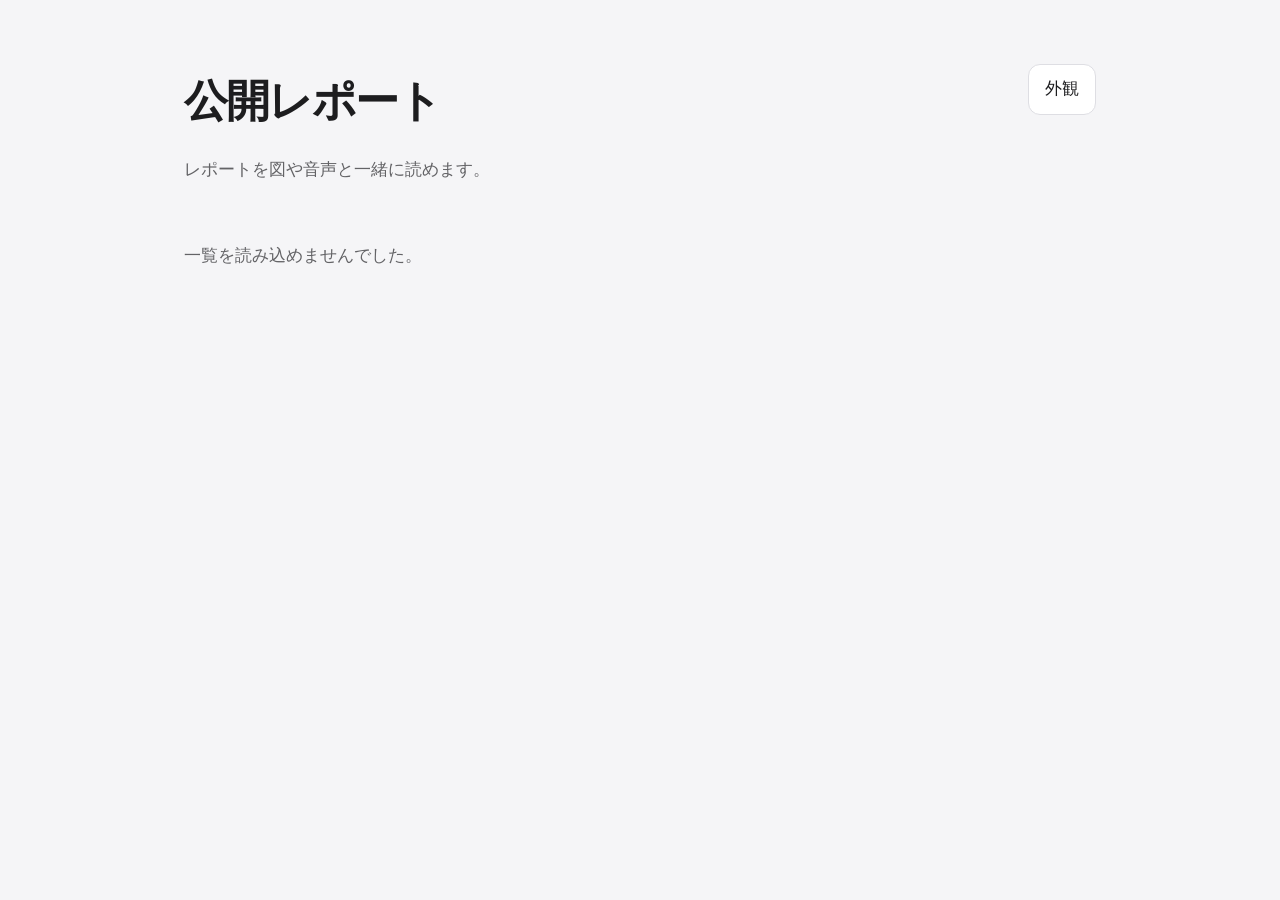
==== index.html @ f73679e4 "Initialize static report hosting from main branch Prompt-Summary: Set up a static site for explicitl" ====
<!doctype html>
<html lang="ja"><head><meta charset="utf-8"><meta name="viewport" content="width=device-width,initial-scale=1"><title>公開レポート</title><style>
:root{color-scheme:light;--bg:#f5f5f7;--surface:#fff;--ink:#1d1d1f;--muted:#636366;--line:#dedee3;--accent:#0066cc}html[data-theme=dark]{color-scheme:dark;--bg:#111113;--surface:#1c1c1e;--ink:#f5f5f7;--muted:#aaaab2;--line:#38383a;--accent:#64b5ff}*{box-sizing:border-box}body{margin:0;background:var(--bg);color:var(--ink);font:17px/1.7 -apple-system,BlinkMacSystemFont,"Hiragino Sans",sans-serif}main{max-width:960px;margin:auto;padding:64px 24px}header{display:flex;align-items:start;gap:24px}h1{font-size:clamp(30px,6vw,44px);letter-spacing:-.04em;margin:0}header>div{flex:1}p{color:var(--muted)}button{flex:none;padding:10px 16px;border:1px solid var(--line);border-radius:12px;background:var(--surface);color:var(--ink);font:inherit;cursor:pointer}ul{list-style:none;padding:0;margin:40px 0}li{border-top:1px solid var(--line);padding:24px 0}a{color:var(--accent);font-size:21px;text-decoration:none}a:hover{text-decoration:underline}time{display:block;color:var(--muted);font-size:13px;margin-top:8px}:focus-visible{outline:3px solid var(--accent);outline-offset:4px}@media(max-width:480px){main{padding:32px 20px}header{gap:12px}button{font-size:13px;padding:8px}}
</style></head><body><main><header><div><h1>公開レポート</h1><p>レポートを図や音声と一緒に読めます。</p></div><button type="button" id="theme" aria-label="外観を切り替える">外観</button></header><ul id="reports" aria-label="レポート一覧"></ul><p id="status" role="status">レポートを読み込んでいます…</p></main><script>
const root=document.documentElement;function theme(value){root.dataset.theme=value;try{localStorage.setItem('public-reports-theme',value)}catch{}}let saved;try{saved=localStorage.getItem('public-reports-theme')}catch{}theme(saved|| (matchMedia('(prefers-color-scheme:dark)').matches?'dark':'light'));document.querySelector('#theme').onclick=()=>theme(root.dataset.theme==='dark'?'light':'dark');fetch('reports.json').then(r=>{if(!r.ok)throw Error();return r.json()}).then(items=>{const list=document.querySelector('#reports');for(const item of [...items].reverse()){const li=document.createElement('li'),link=document.createElement('a'),date=document.createElement('time');link.href='reports/'+encodeURIComponent(item.slug)+'/';link.textContent=item.title;date.dateTime=item.published_at;date.textContent=new Date(item.published_at).toLocaleDateString('ja-JP');li.append(link,date);list.append(li)}document.querySelector('#status').textContent=items.length?'':'公開済みのレポートはまだありません。'}).catch(()=>document.querySelector('#status').textContent='一覧を読み込めませんでした。');
</script></body></html>
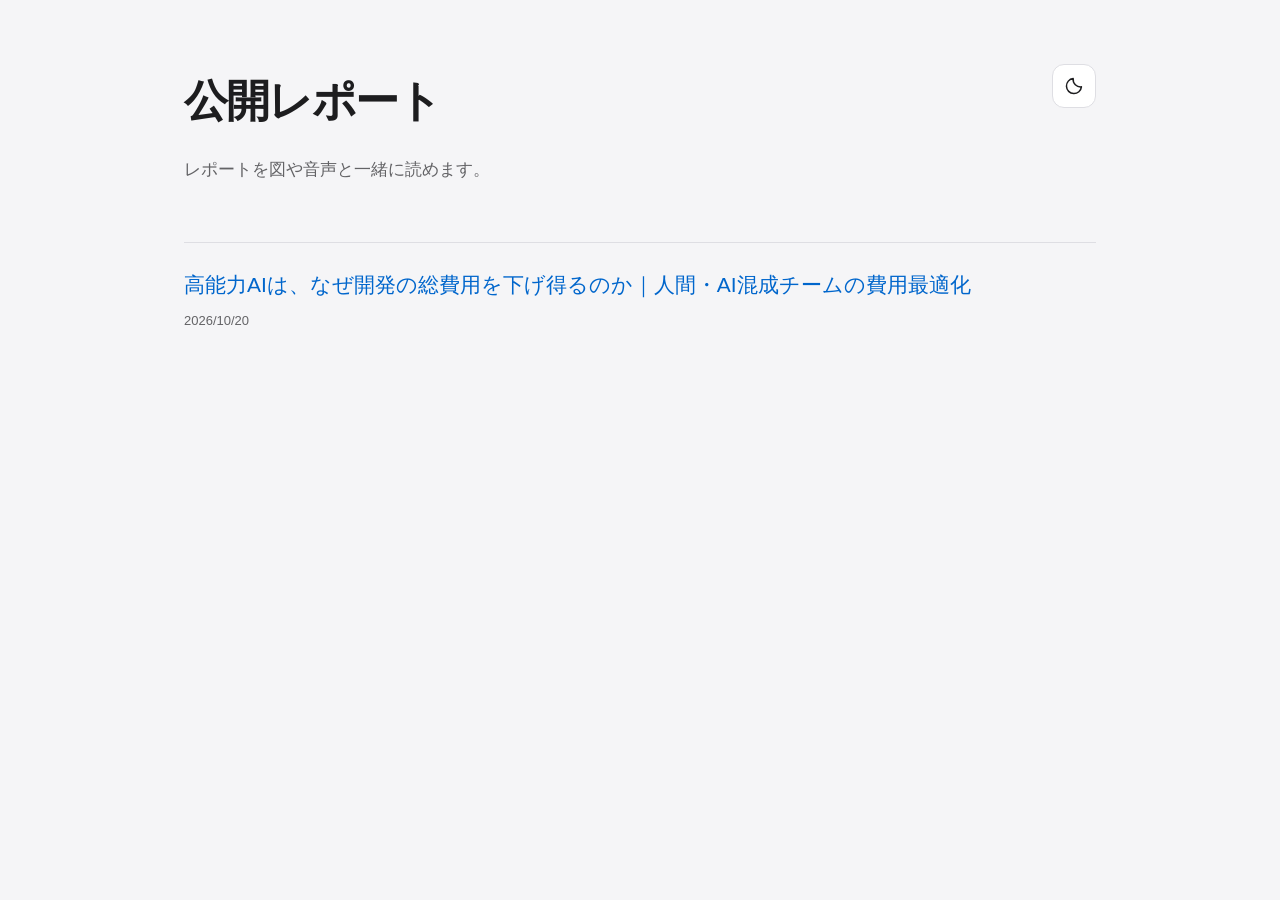
==== commit dd6cae19: "Use an icon for the public report theme toggle Prompt-Summary: Polish compact theme controls Prompt-" ====
--- a/index.html
+++ b/index.html
@@ -1,6 +1,6 @@
 <!doctype html>
 <html lang="ja"><head><meta charset="utf-8"><meta name="viewport" content="width=device-width,initial-scale=1"><title>公開レポート</title><style>
-:root{color-scheme:light;--bg:#f5f5f7;--surface:#fff;--ink:#1d1d1f;--muted:#636366;--line:#dedee3;--accent:#0066cc}html[data-theme=dark]{color-scheme:dark;--bg:#111113;--surface:#1c1c1e;--ink:#f5f5f7;--muted:#aaaab2;--line:#38383a;--accent:#64b5ff}*{box-sizing:border-box}body{margin:0;background:var(--bg);color:var(--ink);font:17px/1.7 -apple-system,BlinkMacSystemFont,"Hiragino Sans",sans-serif}main{max-width:960px;margin:auto;padding:64px 24px}header{display:flex;align-items:start;gap:24px}h1{font-size:clamp(30px,6vw,44px);letter-spacing:-.04em;margin:0}header>div{flex:1}p{color:var(--muted)}button{flex:none;padding:10px 16px;border:1px solid var(--line);border-radius:12px;background:var(--surface);color:var(--ink);font:inherit;cursor:pointer}ul{list-style:none;padding:0;margin:40px 0}li{border-top:1px solid var(--line);padding:24px 0}a{color:var(--accent);font-size:21px;text-decoration:none}a:hover{text-decoration:underline}time{display:block;color:var(--muted);font-size:13px;margin-top:8px}:focus-visible{outline:3px solid var(--accent);outline-offset:4px}@media(max-width:480px){main{padding:32px 20px}header{gap:12px}button{font-size:13px;padding:8px}}
-</style></head><body><main><header><div><h1>公開レポート</h1><p>レポートを図や音声と一緒に読めます。</p></div><button type="button" id="theme" aria-label="外観を切り替える">外観</button></header><ul id="reports" aria-label="レポート一覧"></ul><p id="status" role="status">レポートを読み込んでいます…</p></main><script>
-const root=document.documentElement;function theme(value){root.dataset.theme=value;try{localStorage.setItem('public-reports-theme',value)}catch{}}let saved;try{saved=localStorage.getItem('public-reports-theme')}catch{}theme(saved|| (matchMedia('(prefers-color-scheme:dark)').matches?'dark':'light'));document.querySelector('#theme').onclick=()=>theme(root.dataset.theme==='dark'?'light':'dark');fetch('reports.json').then(r=>{if(!r.ok)throw Error();return r.json()}).then(items=>{const list=document.querySelector('#reports');for(const item of [...items].reverse()){const li=document.createElement('li'),link=document.createElement('a'),date=document.createElement('time');link.href='reports/'+encodeURIComponent(item.slug)+'/';link.textContent=item.title;date.dateTime=item.published_at;date.textContent=new Date(item.published_at).toLocaleDateString('ja-JP');li.append(link,date);list.append(li)}document.querySelector('#status').textContent=items.length?'':'公開済みのレポートはまだありません。'}).catch(()=>document.querySelector('#status').textContent='一覧を読み込めませんでした。');
+:root{color-scheme:light;--bg:#f5f5f7;--surface:#fff;--ink:#1d1d1f;--muted:#636366;--line:#dedee3;--accent:#0066cc}html[data-theme=dark]{color-scheme:dark;--bg:#111113;--surface:#1c1c1e;--ink:#f5f5f7;--muted:#aaaab2;--line:#38383a;--accent:#64b5ff}*{box-sizing:border-box}body{margin:0;background:var(--bg);color:var(--ink);font:17px/1.7 -apple-system,BlinkMacSystemFont,"Hiragino Sans",sans-serif}main{max-width:960px;margin:auto;padding:64px 24px}header{display:flex;align-items:start;gap:24px}h1{font-size:clamp(30px,6vw,44px);letter-spacing:-.04em;margin:0}header>div{flex:1}p{color:var(--muted)}button{display:inline-flex;align-items:center;justify-content:center;width:44px;height:44px;flex:none;padding:0;border:1px solid var(--line);border-radius:12px;background:var(--surface);color:var(--ink);font:inherit;cursor:pointer}.theme-sun{display:none}html[data-theme=dark] .theme-sun{display:block}html[data-theme=dark] .theme-moon{display:none}ul{list-style:none;padding:0;margin:40px 0}li{border-top:1px solid var(--line);padding:24px 0}a{color:var(--accent);font-size:21px;text-decoration:none}a:hover{text-decoration:underline}time{display:block;color:var(--muted);font-size:13px;margin-top:8px}:focus-visible{outline:3px solid var(--accent);outline-offset:4px}@media(max-width:480px){main{padding:32px 20px}header{gap:12px}button{font-size:13px;padding:8px}}
+</style></head><body><main><header><div><h1>公開レポート</h1><p>レポートを図や音声と一緒に読めます。</p></div><button type="button" id="theme" aria-label="ダークモードに切り替える" title="ダークモードに切り替える"><svg class="theme-sun" viewBox="0 0 24 24" width="20" height="20" fill="none" stroke="currentColor" stroke-width="1.8" stroke-linecap="round" aria-hidden="true" focusable="false"><circle cx="12" cy="12" r="4"/><path d="M12 2v2m0 16v2M2 12h2m16 0h2M4.93 4.93l1.42 1.42m11.3 11.3 1.42 1.42M4.93 19.07l1.42-1.42m11.3-11.3 1.42-1.42"/></svg><svg class="theme-moon" viewBox="0 0 24 24" width="20" height="20" fill="none" stroke="currentColor" stroke-width="1.8" stroke-linecap="round" stroke-linejoin="round" aria-hidden="true" focusable="false"><path d="M20.9 13A9 9 0 0 1 11 3.1 9 9 0 1 0 20.9 13Z"/></svg></button></header><ul id="reports" aria-label="レポート一覧"></ul><p id="status" role="status">レポートを読み込んでいます…</p></main><script>
+const root=document.documentElement;function theme(value){root.dataset.theme=value;const button=document.querySelector('#theme'),label=value==='dark'?'ライトモードに切り替える':'ダークモードに切り替える';button.setAttribute('aria-label',label);button.title=label;try{localStorage.setItem('public-reports-theme',value)}catch{}}let saved;try{saved=localStorage.getItem('public-reports-theme')}catch{}theme(saved|| (matchMedia('(prefers-color-scheme:dark)').matches?'dark':'light'));document.querySelector('#theme').onclick=()=>theme(root.dataset.theme==='dark'?'light':'dark');fetch('reports.json').then(r=>{if(!r.ok)throw Error();return r.json()}).then(items=>{const list=document.querySelector('#reports');for(const item of [...items].reverse()){const li=document.createElement('li'),link=document.createElement('a'),date=document.createElement('time');link.href='reports/'+encodeURIComponent(item.slug)+'/';link.textContent=item.title;date.dateTime=item.published_at;date.textContent=new Date(item.published_at).toLocaleDateString('ja-JP');li.append(link,date);list.append(li)}document.querySelector('#status').textContent=items.length?'':'公開済みのレポートはまだありません。'}).catch(()=>document.querySelector('#status').textContent='一覧を読み込めませんでした。');
 </script></body></html>
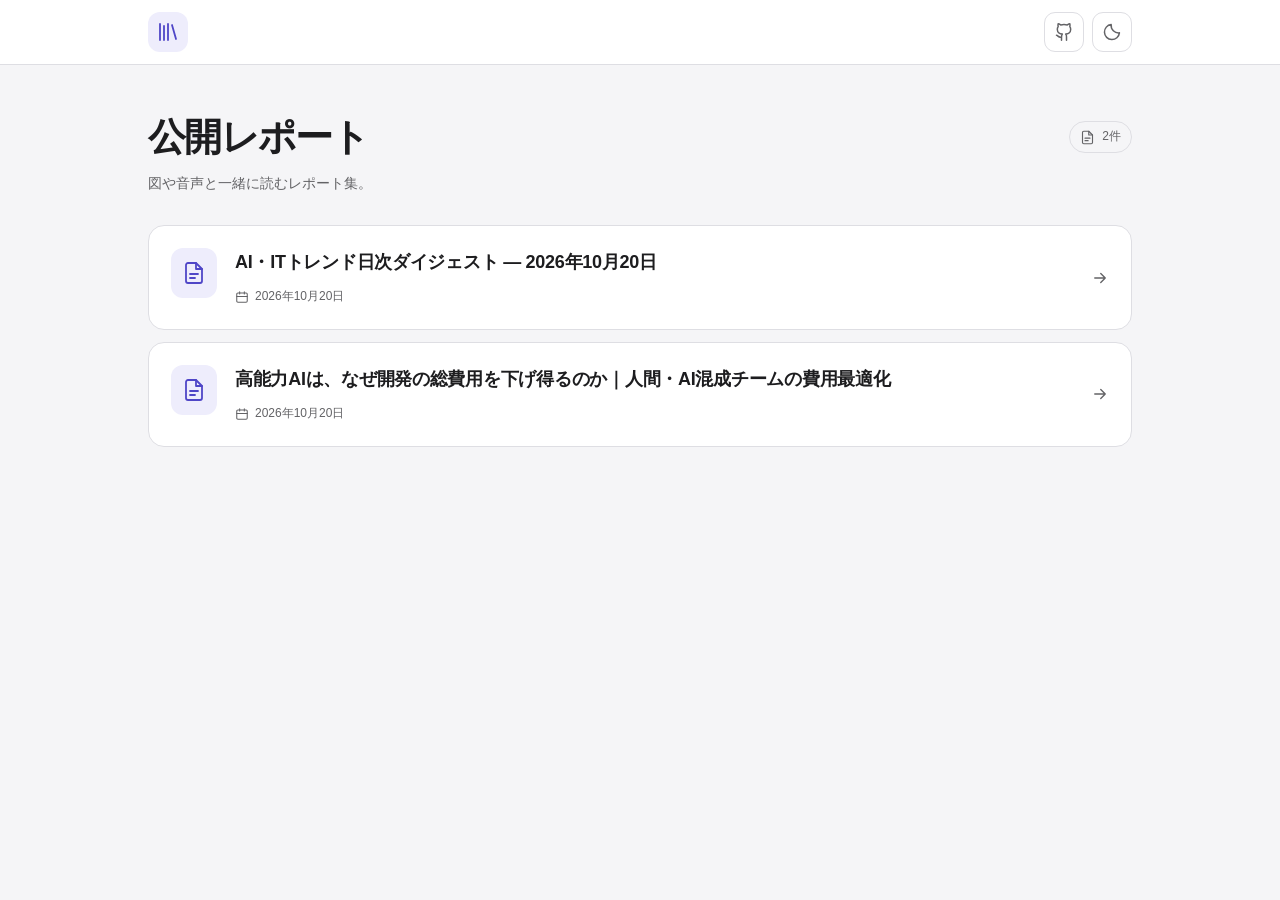
==== commit daf73e0a: "Refresh the report library and use icon-only home controls Prompt-Summary: Improve public report nav" ====
--- a/index.html
+++ b/index.html
@@ -1,6 +1,47 @@
 <!doctype html>
-<html lang="ja"><head><meta charset="utf-8"><meta name="viewport" content="width=device-width,initial-scale=1"><title>公開レポート</title><style>
-:root{color-scheme:light;--bg:#f5f5f7;--surface:#fff;--ink:#1d1d1f;--muted:#636366;--line:#dedee3;--accent:#0066cc}html[data-theme=dark]{color-scheme:dark;--bg:#111113;--surface:#1c1c1e;--ink:#f5f5f7;--muted:#aaaab2;--line:#38383a;--accent:#64b5ff}*{box-sizing:border-box}body{margin:0;background:var(--bg);color:var(--ink);font:17px/1.7 -apple-system,BlinkMacSystemFont,"Hiragino Sans",sans-serif}main{max-width:960px;margin:auto;padding:64px 24px}header{display:flex;align-items:start;gap:24px}h1{font-size:clamp(30px,6vw,44px);letter-spacing:-.04em;margin:0}header>div{flex:1}p{color:var(--muted)}button{display:inline-flex;align-items:center;justify-content:center;width:44px;height:44px;flex:none;padding:0;border:1px solid var(--line);border-radius:12px;background:var(--surface);color:var(--ink);font:inherit;cursor:pointer}.theme-sun{display:none}html[data-theme=dark] .theme-sun{display:block}html[data-theme=dark] .theme-moon{display:none}ul{list-style:none;padding:0;margin:40px 0}li{border-top:1px solid var(--line);padding:24px 0}a{color:var(--accent);font-size:21px;text-decoration:none}a:hover{text-decoration:underline}time{display:block;color:var(--muted);font-size:13px;margin-top:8px}:focus-visible{outline:3px solid var(--accent);outline-offset:4px}@media(max-width:480px){main{padding:32px 20px}header{gap:12px}button{font-size:13px;padding:8px}}
-</style></head><body><main><header><div><h1>公開レポート</h1><p>レポートを図や音声と一緒に読めます。</p></div><button type="button" id="theme" aria-label="ダークモードに切り替える" title="ダークモードに切り替える"><svg class="theme-sun" viewBox="0 0 24 24" width="20" height="20" fill="none" stroke="currentColor" stroke-width="1.8" stroke-linecap="round" aria-hidden="true" focusable="false"><circle cx="12" cy="12" r="4"/><path d="M12 2v2m0 16v2M2 12h2m16 0h2M4.93 4.93l1.42 1.42m11.3 11.3 1.42 1.42M4.93 19.07l1.42-1.42m11.3-11.3 1.42-1.42"/></svg><svg class="theme-moon" viewBox="0 0 24 24" width="20" height="20" fill="none" stroke="currentColor" stroke-width="1.8" stroke-linecap="round" stroke-linejoin="round" aria-hidden="true" focusable="false"><path d="M20.9 13A9 9 0 0 1 11 3.1 9 9 0 1 0 20.9 13Z"/></svg></button></header><ul id="reports" aria-label="レポート一覧"></ul><p id="status" role="status">レポートを読み込んでいます…</p></main><script>
-const root=document.documentElement;function theme(value){root.dataset.theme=value;const button=document.querySelector('#theme'),label=value==='dark'?'ライトモードに切り替える':'ダークモードに切り替える';button.setAttribute('aria-label',label);button.title=label;try{localStorage.setItem('public-reports-theme',value)}catch{}}let saved;try{saved=localStorage.getItem('public-reports-theme')}catch{}theme(saved|| (matchMedia('(prefers-color-scheme:dark)').matches?'dark':'light'));document.querySelector('#theme').onclick=()=>theme(root.dataset.theme==='dark'?'light':'dark');fetch('reports.json').then(r=>{if(!r.ok)throw Error();return r.json()}).then(items=>{const list=document.querySelector('#reports');for(const item of [...items].reverse()){const li=document.createElement('li'),link=document.createElement('a'),date=document.createElement('time');link.href='reports/'+encodeURIComponent(item.slug)+'/';link.textContent=item.title;date.dateTime=item.published_at;date.textContent=new Date(item.published_at).toLocaleDateString('ja-JP');li.append(link,date);list.append(li)}document.querySelector('#status').textContent=items.length?'':'公開済みのレポートはまだありません。'}).catch(()=>document.querySelector('#status').textContent='一覧を読み込めませんでした。');
-</script></body></html>
+<html lang="ja">
+<head>
+<meta charset="utf-8">
+<meta name="viewport" content="width=device-width,initial-scale=1">
+<title>公開レポート</title>
+<style>
+:root{color-scheme:light;--bg:#f5f5f7;--surface:#fff;--ink:#1d1d1f;--muted:#636366;--line:#dedee3;--accent:#4f46c7;--tint:#eeedfc;--hover:#fafaff}
+html[data-theme=dark]{color-scheme:dark;--bg:#111113;--surface:#1c1c1f;--ink:#f5f5f7;--muted:#aaaab2;--line:#38383d;--accent:#b5b0ff;--tint:#302c49;--hover:#242429}
+*{box-sizing:border-box}body{margin:0;background:var(--bg);color:var(--ink);font:16px/1.65 -apple-system,BlinkMacSystemFont,"Hiragino Sans",sans-serif}svg{width:20px;height:20px;fill:none;stroke:currentColor;stroke-width:1.8;stroke-linecap:round;stroke-linejoin:round;flex:none}a{color:inherit;text-decoration:none}button{font:inherit}a,button{-webkit-tap-highlight-color:transparent}:focus-visible{outline:3px solid var(--accent);outline-offset:4px}
+.topbar{border-bottom:1px solid var(--line);background:var(--surface)}.topbar-inner{max-width:1040px;min-height:64px;margin:auto;padding:10px 28px;display:flex;align-items:center;justify-content:space-between;gap:16px}.brand{display:grid;place-items:center;width:40px;height:40px;border-radius:12px;background:var(--tint);color:var(--accent)}.brand svg{width:24px;height:24px}.topbar nav{display:flex;gap:8px}.icon-button{display:inline-flex;align-items:center;justify-content:center;width:40px;height:40px;padding:0;border:1px solid var(--line);border-radius:11px;background:var(--surface);color:var(--muted);cursor:pointer}.icon-button:hover{background:var(--tint);color:var(--accent)}.theme-sun{display:none}html[data-theme=dark] .theme-sun{display:block}html[data-theme=dark] .theme-moon{display:none}
+main{max-width:1040px;margin:auto;padding:48px 28px 64px}.intro{display:flex;align-items:flex-start;justify-content:space-between;gap:24px;margin-bottom:30px}h1{margin:0;font-size:clamp(28px,5vw,38px);line-height:1.3;letter-spacing:-.045em}.intro p{margin:10px 0 0;color:var(--muted);font-size:14px}.count{display:inline-flex;align-items:center;gap:7px;flex:none;min-height:32px;margin-top:8px;padding:4px 10px;border:1px solid var(--line);border-radius:999px;color:var(--muted);font-size:12px;font-variant-numeric:tabular-nums}.count svg{width:15px;height:15px}
+#reports{display:grid;gap:12px;padding:0;margin:0;list-style:none}.report-link{display:flex;align-items:center;gap:18px;padding:22px;border:1px solid var(--line);border-radius:16px;background:var(--surface);transition:background .15s,border-color .15s}.report-link:hover{background:var(--hover);border-color:var(--accent)}.report-icon{display:grid;place-items:center;align-self:flex-start;flex:none;width:46px;height:50px;border-radius:12px;background:var(--tint);color:var(--accent)}.report-icon svg{width:24px;height:24px}.report-copy{flex:1;min-width:0}.report-copy h2{margin:0;font-size:18px;line-height:1.6;letter-spacing:-.015em;font-weight:600;overflow-wrap:anywhere}.report-meta{display:flex;align-items:center;gap:6px;margin-top:10px;color:var(--muted);font-size:12px}.report-meta svg{width:14px;height:14px}.report-arrow{color:var(--muted);width:18px;height:18px}#status{margin:30px 0;color:var(--muted);font-size:14px}#status:empty{display:none}
+@media(max-width:599px){.topbar-inner{min-height:60px;padding:8px 18px}main{padding:32px 18px 48px}.intro{gap:12px;margin-bottom:24px}.intro p{max-width:23em;font-size:13px}.count{padding:4px 8px;margin-top:3px}.report-link{padding:16px;gap:12px}.report-icon{width:34px;height:40px;border-radius:9px}.report-icon svg{width:21px;height:21px}.report-copy h2{font-size:16px}.report-arrow{width:16px;height:16px}.report-meta{margin-top:8px}}
+@media(prefers-reduced-motion:reduce){.report-link{transition:none}}
+</style>
+</head>
+<body>
+<svg aria-hidden="true" style="display:none"><defs>
+<symbol id="library" viewBox="0 0 24 24"><path d="M4 4v16M8 6v14M12 4v16m4-15 4 14"/></symbol>
+<symbol id="file" viewBox="0 0 24 24"><path d="M14 2H6a2 2 0 0 0-2 2v16a2 2 0 0 0 2 2h12a2 2 0 0 0 2-2V8Z"/><path d="M14 2v6h6M8 13h8M8 17h5"/></symbol>
+<symbol id="calendar" viewBox="0 0 24 24"><rect x="3" y="5" width="18" height="16" rx="2"/><path d="M16 3v4M8 3v4M3 11h18"/></symbol>
+<symbol id="arrow" viewBox="0 0 24 24"><path d="M5 12h14m-6-6 6 6-6 6"/></symbol>
+<symbol id="sun" viewBox="0 0 24 24"><circle cx="12" cy="12" r="4"/><path d="M12 2v2m0 16v2M2 12h2m16 0h2M4.93 4.93l1.42 1.42m11.3 11.3 1.42 1.42M4.93 19.07l1.42-1.42m11.3-11.3 1.42-1.42"/></symbol>
+<symbol id="moon" viewBox="0 0 24 24"><path d="M20.9 13A9 9 0 0 1 11 3.1 9 9 0 1 0 20.9 13Z"/></symbol>
+<symbol id="github" viewBox="0 0 24 24"><path d="M9 22v-4c-4 1-4-2-6-2m12 6v-4a4.8 4.8 0 0 0-1-3.5c3 0 6-2 6-5.5.08-1.25-.27-2.48-1-3.5.28-1.15.28-2.35 0-3.5 0 0-1 0-3 1.5-2.64-.5-5.36-.5-8 0C6 2 5 2 5 2c-.3 1.15-.3 2.35 0 3.5A5.4 5.4 0 0 0 4 9c0 3.5 3 5.5 6 5.5-.8 1-.9 2.1-1 3.5"/></symbol>
+</defs></svg>
+<header class="topbar"><div class="topbar-inner"><div class="brand" aria-hidden="true"><svg><use href="#library"/></svg></div><nav aria-label="表示とリンク"><a class="icon-button" href="https://github.com/Ryoma0622/public-reports" target="_blank" rel="noopener noreferrer" aria-label="公開レポートのGitHubを開く" title="公開レポートのGitHubを開く"><svg aria-hidden="true" focusable="false"><use href="#github"/></svg></a><button class="icon-button" type="button" id="theme" aria-label="ダークモードに切り替える" title="ダークモードに切り替える"><svg class="theme-sun" aria-hidden="true" focusable="false"><use href="#sun"/></svg><svg class="theme-moon" aria-hidden="true" focusable="false"><use href="#moon"/></svg></button></nav></div></header>
+<main><section class="intro" aria-labelledby="library-title"><div><h1 id="library-title">公開レポート</h1><p>図や音声と一緒に読むレポート集。</p></div><span class="count" aria-live="polite"><svg aria-hidden="true"><use href="#file"/></svg><span id="count">—</span></span></section><ul id="reports" aria-label="レポート一覧"></ul><p id="status" role="status">レポートを読み込んでいます…</p></main>
+<script>
+const root=document.documentElement;
+function theme(value){root.dataset.theme=value;const button=document.querySelector('#theme'),label=value==='dark'?'ライトモードに切り替える':'ダークモードに切り替える';button.setAttribute('aria-label',label);button.title=label;try{localStorage.setItem('public-reports-theme',value)}catch{}}
+let saved;try{saved=localStorage.getItem('public-reports-theme')}catch{}
+theme(saved==='dark'||saved==='light'?saved:(matchMedia('(prefers-color-scheme:dark)').matches?'dark':'light'));
+document.querySelector('#theme').onclick=()=>theme(root.dataset.theme==='dark'?'light':'dark');
+function icon(name){const svg=document.createElementNS('http://www.w3.org/2000/svg','svg'),use=document.createElementNS(svg.namespaceURI,'use');svg.setAttribute('aria-hidden','true');svg.setAttribute('focusable','false');use.setAttribute('href','#'+name);svg.append(use);return svg;}
+fetch('reports.json').then(r=>{if(!r.ok)throw Error();return r.json()}).then(items=>{
+  const list=document.querySelector('#reports');
+  for(const item of [...items].reverse()){
+    const li=document.createElement('li'),link=document.createElement('a'),symbol=document.createElement('span'),copy=document.createElement('div'),title=document.createElement('h2'),meta=document.createElement('div'),date=document.createElement('time'),arrow=icon('arrow');
+    link.className='report-link';link.href='reports/'+encodeURIComponent(item.slug)+'/';symbol.className='report-icon';symbol.append(icon('file'));copy.className='report-copy';title.textContent=item.title;meta.className='report-meta';date.dateTime=item.published_at;date.textContent=new Date(item.published_at).toLocaleDateString('ja-JP',{year:'numeric',month:'long',day:'numeric'});date.setAttribute('aria-label','公開日：'+date.textContent);meta.append(icon('calendar'),date);copy.append(title,meta);arrow.classList.add('report-arrow');link.append(symbol,copy,arrow);li.append(link);list.append(li);
+  }
+  document.querySelector('#count').textContent=items.length+'件';document.querySelector('#status').textContent=items.length?'':'公開済みのレポートはまだありません。';
+}).catch(()=>document.querySelector('#status').textContent='一覧を読み込めませんでした。');
+</script>
+</body>
+</html>
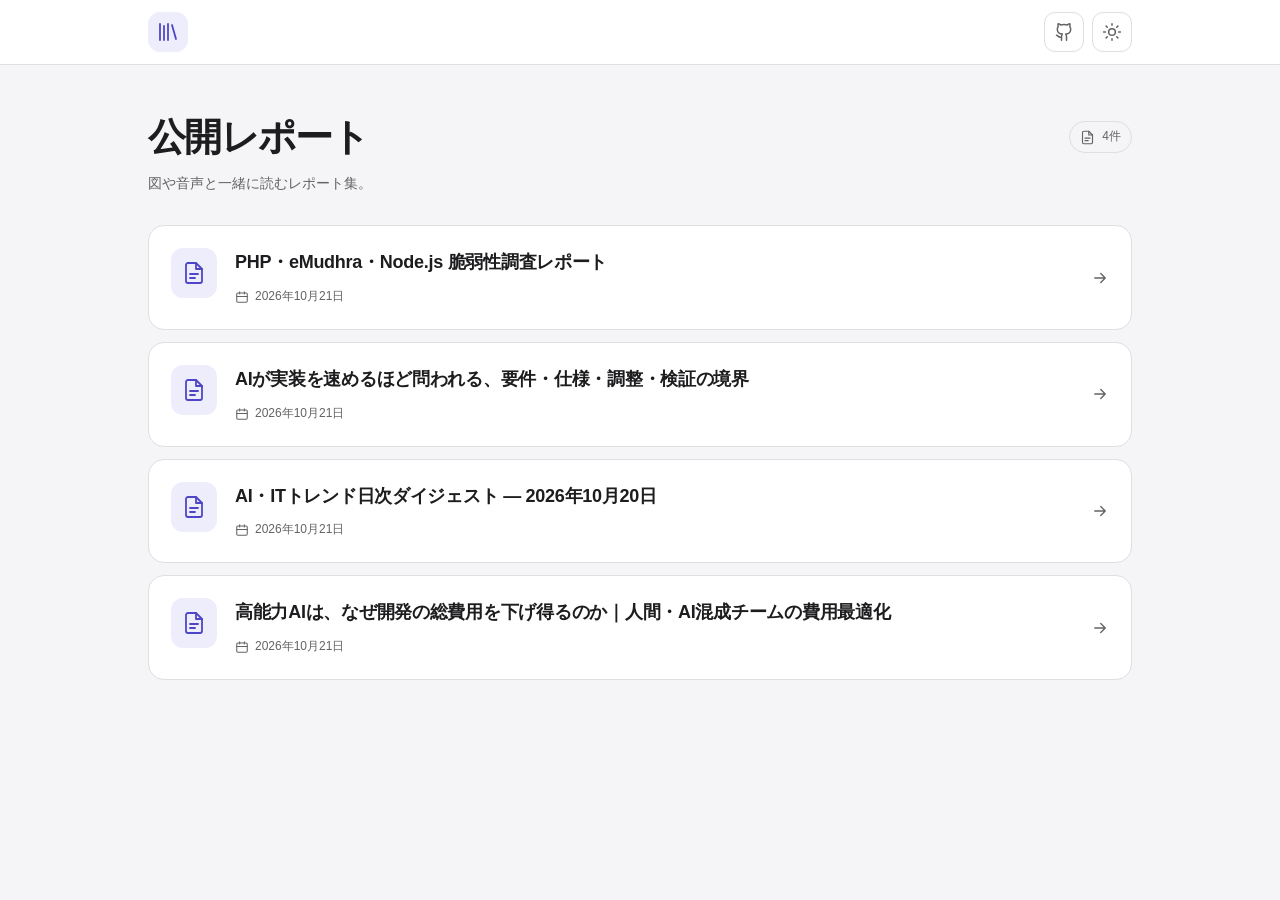
==== commit 9a5db80d: "Align public appearance icons with the current mode Prompt-Summary: Update shared appearance icons a" ====
--- a/index.html
+++ b/index.html
@@ -8,7 +8,7 @@
 :root{color-scheme:light;--bg:#f5f5f7;--surface:#fff;--ink:#1d1d1f;--muted:#636366;--line:#dedee3;--accent:#4f46c7;--tint:#eeedfc;--hover:#fafaff}
 html[data-theme=dark]{color-scheme:dark;--bg:#111113;--surface:#1c1c1f;--ink:#f5f5f7;--muted:#aaaab2;--line:#38383d;--accent:#b5b0ff;--tint:#302c49;--hover:#242429}
 *{box-sizing:border-box}body{margin:0;background:var(--bg);color:var(--ink);font:16px/1.65 -apple-system,BlinkMacSystemFont,"Hiragino Sans",sans-serif}svg{width:20px;height:20px;fill:none;stroke:currentColor;stroke-width:1.8;stroke-linecap:round;stroke-linejoin:round;flex:none}a{color:inherit;text-decoration:none}button{font:inherit}a,button{-webkit-tap-highlight-color:transparent}:focus-visible{outline:3px solid var(--accent);outline-offset:4px}
-.topbar{border-bottom:1px solid var(--line);background:var(--surface)}.topbar-inner{max-width:1040px;min-height:64px;margin:auto;padding:10px 28px;display:flex;align-items:center;justify-content:space-between;gap:16px}.brand{display:grid;place-items:center;width:40px;height:40px;border-radius:12px;background:var(--tint);color:var(--accent)}.brand svg{width:24px;height:24px}.topbar nav{display:flex;gap:8px}.icon-button{display:inline-flex;align-items:center;justify-content:center;width:40px;height:40px;padding:0;border:1px solid var(--line);border-radius:11px;background:var(--surface);color:var(--muted);cursor:pointer}.icon-button:hover{background:var(--tint);color:var(--accent)}.theme-sun{display:none}html[data-theme=dark] .theme-sun{display:block}html[data-theme=dark] .theme-moon{display:none}
+.topbar{border-bottom:1px solid var(--line);background:var(--surface)}.topbar-inner{max-width:1040px;min-height:64px;margin:auto;padding:10px 28px;display:flex;align-items:center;justify-content:space-between;gap:16px}.brand{display:grid;place-items:center;width:40px;height:40px;border-radius:12px;background:var(--tint);color:var(--accent)}.brand svg{width:24px;height:24px}.topbar nav{display:flex;gap:8px}.icon-button{display:inline-flex;align-items:center;justify-content:center;width:40px;height:40px;padding:0;border:1px solid var(--line);border-radius:11px;background:var(--surface);color:var(--muted);cursor:pointer}.icon-button:hover{background:var(--tint);color:var(--accent)}.theme-moon{display:none}html[data-theme=dark] .theme-moon{display:block}html[data-theme=dark] .theme-sun{display:none}
 main{max-width:1040px;margin:auto;padding:48px 28px 64px}.intro{display:flex;align-items:flex-start;justify-content:space-between;gap:24px;margin-bottom:30px}h1{margin:0;font-size:clamp(28px,5vw,38px);line-height:1.3;letter-spacing:-.045em}.intro p{margin:10px 0 0;color:var(--muted);font-size:14px}.count{display:inline-flex;align-items:center;gap:7px;flex:none;min-height:32px;margin-top:8px;padding:4px 10px;border:1px solid var(--line);border-radius:999px;color:var(--muted);font-size:12px;font-variant-numeric:tabular-nums}.count svg{width:15px;height:15px}
 #reports{display:grid;gap:12px;padding:0;margin:0;list-style:none}.report-link{display:flex;align-items:center;gap:18px;padding:22px;border:1px solid var(--line);border-radius:16px;background:var(--surface);transition:background .15s,border-color .15s}.report-link:hover{background:var(--hover);border-color:var(--accent)}.report-icon{display:grid;place-items:center;align-self:flex-start;flex:none;width:46px;height:50px;border-radius:12px;background:var(--tint);color:var(--accent)}.report-icon svg{width:24px;height:24px}.report-copy{flex:1;min-width:0}.report-copy h2{margin:0;font-size:18px;line-height:1.6;letter-spacing:-.015em;font-weight:600;overflow-wrap:anywhere}.report-meta{display:flex;align-items:center;gap:6px;margin-top:10px;color:var(--muted);font-size:12px}.report-meta svg{width:14px;height:14px}.report-arrow{color:var(--muted);width:18px;height:18px}#status{margin:30px 0;color:var(--muted);font-size:14px}#status:empty{display:none}
 @media(max-width:599px){.topbar-inner{min-height:60px;padding:8px 18px}main{padding:32px 18px 48px}.intro{gap:12px;margin-bottom:24px}.intro p{max-width:23em;font-size:13px}.count{padding:4px 8px;margin-top:3px}.report-link{padding:16px;gap:12px}.report-icon{width:34px;height:40px;border-radius:9px}.report-icon svg{width:21px;height:21px}.report-copy h2{font-size:16px}.report-arrow{width:16px;height:16px}.report-meta{margin-top:8px}}
